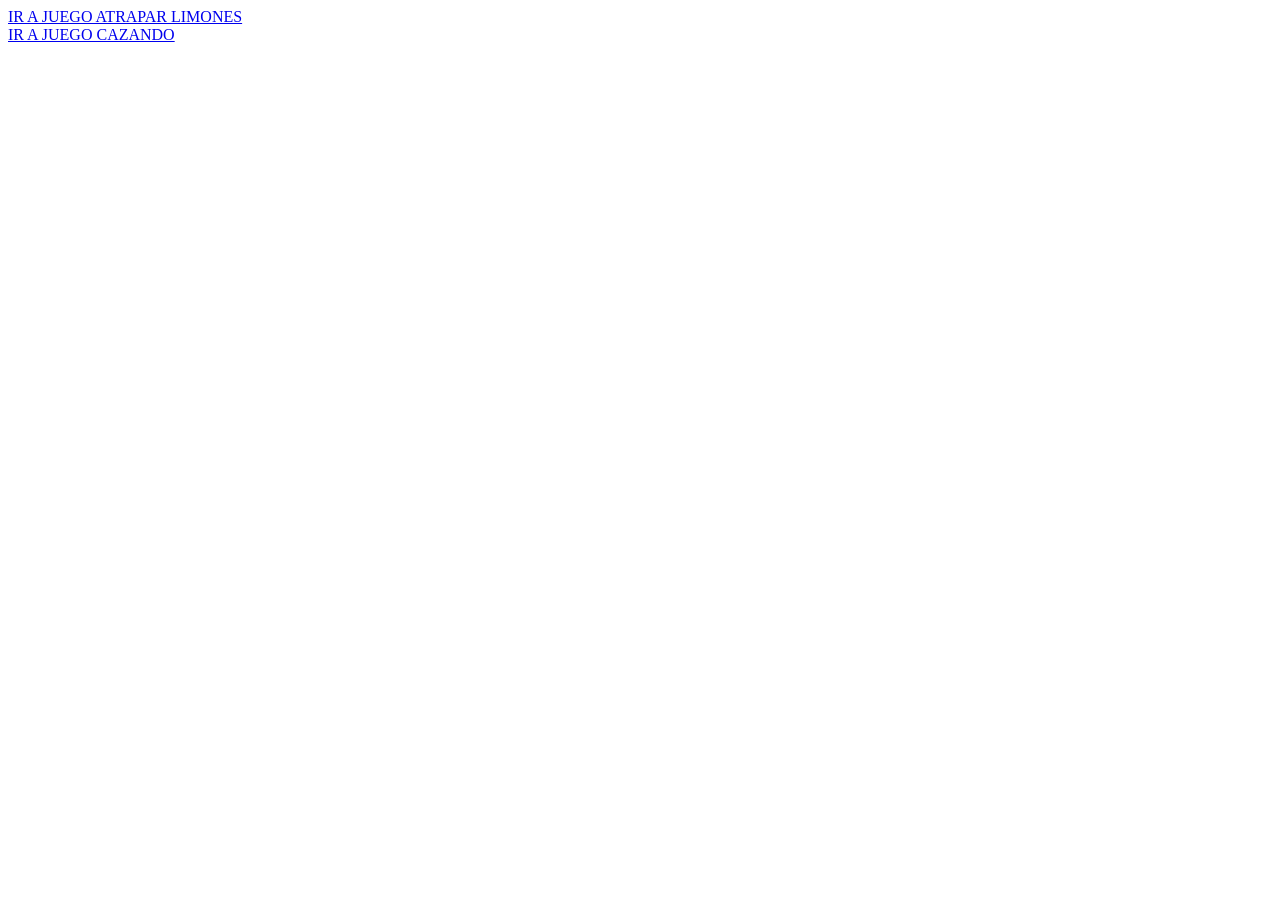
==== menu.html @ 3382bf25 "agregar menus de juegos" ====
<!DOCTYPE html>
<html>
    <body>

        <a href="https://atraparlimonesdisenomoderno.vercel.app/">IR A JUEGO ATRAPAR LIMONES </a>
        <br>
        <a href="https://juegocazando-gold.vercel.app/">IR A JUEGO CAZANDO </a>
    </body>

</html>
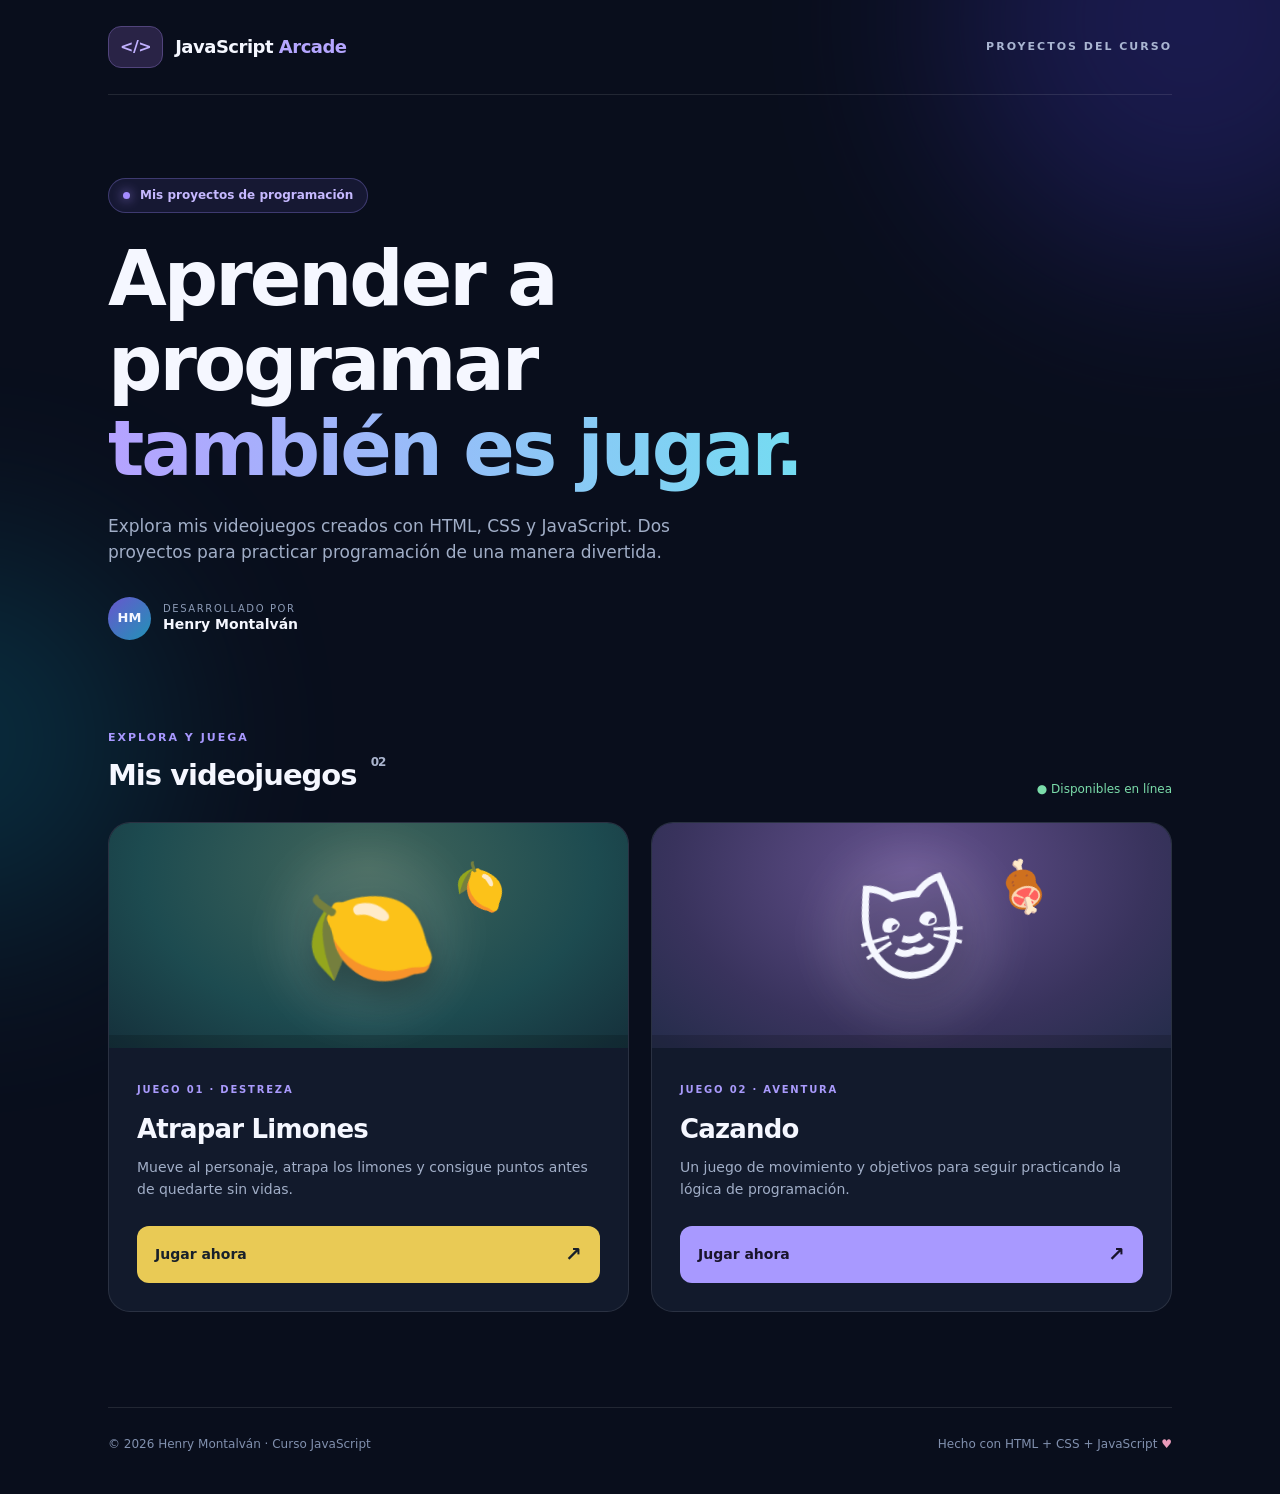
==== commit bdbca707: "modernizacion vizual del menu con ChatGPT" ====
--- a/menu.html
+++ b/menu.html
@@ -1,10 +1,42 @@
 <!DOCTYPE html>
-<html>
-    <body>
-
-        <a href="https://atraparlimonesdisenomoderno.vercel.app/">IR A JUEGO ATRAPAR LIMONES </a>
-        <br>
-        <a href="https://juegocazando-gold.vercel.app/">IR A JUEGO CAZANDO </a>
-    </body>
-
-</html>+<html lang="es">
+<head>
+  <meta charset="UTF-8">
+  <meta name="viewport" content="width=device-width, initial-scale=1.0">
+  <meta name="description" content="Colección de videojuegos desarrollados durante el curso de JavaScript.">
+  <title>Mis videojuegos | Curso JavaScript</title>
+  <link rel="stylesheet" href="estilos.css">
+</head>
+<body>
+  <div class="decoracion decoracion-uno" aria-hidden="true"></div>
+  <div class="decoracion decoracion-dos" aria-hidden="true"></div>
+  <div class="pagina">
+    <header class="cabecera">
+      <a class="marca" href="#inicio" aria-label="Ir al inicio"><span class="marca-icono">&lt;/&gt;</span><span>JavaScript <strong>Arcade</strong></span></a>
+      <span class="etiqueta-curso">PROYECTOS DEL CURSO</span>
+    </header>
+    <main id="inicio">
+      <section class="presentacion" aria-labelledby="titulo">
+        <span class="insignia"><span class="punto"></span> Mis proyectos de programación</span>
+        <h1 id="titulo">Aprender a programar<br><span>también es jugar.</span></h1>
+        <p>Explora mis videojuegos creados con HTML, CSS y JavaScript. Dos proyectos para practicar programación de una manera divertida.</p>
+        <div class="autor"><span class="avatar" aria-hidden="true">HM</span><div><span class="autor-etiqueta">DESARROLLADO POR</span><strong>Henry Montalván</strong></div></div>
+      </section>
+      <section class="proyectos" aria-labelledby="proyectos-titulo">
+        <div class="seccion-encabezado"><div><span class="sobrelinea">EXPLORA Y JUEGA</span><h2 id="proyectos-titulo">Mis videojuegos <span class="contador">02</span></h2></div><span class="disponibles">● Disponibles en línea</span></div>
+        <div class="cuadricula">
+          <article class="tarjeta tarjeta-limones">
+            <div class="ilustracion" aria-hidden="true"><span class="ilustracion-brillo"></span><span class="emoji-principal">🍋</span><span class="emoji-secundario">🍋</span><span class="suelo"></span></div>
+            <div class="tarjeta-contenido"><span class="tipo">JUEGO 01 · DESTREZA</span><h3>Atrapar Limones</h3><p>Mueve al personaje, atrapa los limones y consigue puntos antes de quedarte sin vidas.</p><a class="boton boton-limon" href="https://atraparlimonesdisenomoderno.vercel.app/" target="_blank" rel="noopener noreferrer">Jugar ahora <span aria-hidden="true">↗</span></a></div>
+          </article>
+          <article class="tarjeta tarjeta-cazando">
+            <div class="ilustracion" aria-hidden="true"><span class="ilustracion-brillo"></span><span class="emoji-principal">🐱</span><span class="emoji-secundario">🍖</span><span class="suelo"></span></div>
+            <div class="tarjeta-contenido"><span class="tipo">JUEGO 02 · AVENTURA</span><h3>Cazando</h3><p>Un juego de movimiento y objetivos para seguir practicando la lógica de programación.</p><a class="boton boton-cazando" href="https://juegocazando-gold.vercel.app/" target="_blank" rel="noopener noreferrer">Jugar ahora <span aria-hidden="true">↗</span></a></div>
+          </article>
+        </div>
+      </section>
+    </main>
+    <footer><span>© 2026 Henry Montalván · Curso JavaScript</span><span>Hecho con HTML + CSS + JavaScript <span aria-hidden="true">♥</span></span></footer>
+  </div>
+</body>
+</html>
--- a/estilos.css
+++ b/estilos.css
@@ -0,0 +1,2 @@
+:root{color-scheme:dark;--fondo:#090e1c;--texto:#f5f7ff;--muted:#a1aec7;--borde:rgba(255,255,255,.1)}
+*{box-sizing:border-box}html{scroll-behavior:smooth}body{margin:0;min-height:100vh;background:var(--fondo);color:var(--texto);font-family:Inter,ui-sans-serif,system-ui,-apple-system,"Segoe UI",sans-serif;line-height:1.55;overflow-x:hidden}a{color:inherit;text-decoration:none}.pagina{max-width:1120px;padding:0 28px;margin:auto;position:relative;z-index:1}.decoracion{position:absolute;pointer-events:none;filter:blur(100px);opacity:.3;border-radius:50%}.decoracion-uno{width:480px;height:480px;background:#4238c2;top:-220px;right:-150px}.decoracion-dos{width:380px;height:380px;background:#0c768f;top:550px;left:-230px}.cabecera{height:95px;display:flex;align-items:center;justify-content:space-between;border-bottom:1px solid var(--borde)}.marca{display:flex;align-items:center;gap:12px;font-size:18px;font-weight:600;letter-spacing:-.5px}.marca strong{color:#b5a6ff}.marca-icono{background:#292346;border:1px solid #51447c;color:#c1b1ff;border-radius:13px;padding:8px 11px;font-size:16px;font-weight:800}.etiqueta-curso{font-size:11px;font-weight:750;letter-spacing:2px;color:#aab6d2}.presentacion{padding:83px 0 84px;max-width:760px}.insignia{display:inline-flex;align-items:center;gap:10px;padding:7px 14px;background:rgba(139,120,255,.1);border:1px solid rgba(156,138,255,.3);border-radius:50px;color:#c6b9ff;font-size:12px;font-weight:650}.punto{width:7px;height:7px;border-radius:50%;background:#a48cff;box-shadow:0 0 12px #a48cff}h1{font-size:clamp(39px,6.5vw,76px);line-height:1.12;letter-spacing:-3px;margin:23px 0 22px;font-weight:800}h1 span{background:linear-gradient(90deg,#b5a2ff,#74dcf1);background-clip:text;-webkit-background-clip:text;color:transparent}.presentacion>p{font-size:17px;color:var(--muted);max-width:650px;margin:0 0 31px}.autor{display:flex;align-items:center;gap:12px}.avatar{display:grid;place-items:center;width:43px;height:43px;background:linear-gradient(135deg,#6856ce,#2193b6);border-radius:50%;font-weight:750;font-size:13px}.autor div{display:flex;flex-direction:column;line-height:1.35}.autor-etiqueta{font-size:10px;letter-spacing:1.6px;color:#8c9bb6}.autor strong{font-size:14px}.proyectos{padding-bottom:95px}.seccion-encabezado{display:flex;justify-content:space-between;align-items:end;gap:15px;margin-bottom:24px}.sobrelinea{color:#a898ff;font-size:11px;letter-spacing:2px;font-weight:800}.seccion-encabezado h2{font-size:29px;letter-spacing:-1px;margin:5px 0 0}.contador{font-size:12px;color:#aab4cd;vertical-align:top;margin-left:5px}.disponibles{font-size:12px;color:#7bdcaa}.cuadricula{display:grid;grid-template-columns:repeat(2,minmax(0,1fr));gap:22px}.tarjeta{background:#121a2c;border:1px solid var(--borde);border-radius:22px;overflow:hidden;transition:transform .25s ease,border-color .25s ease,box-shadow .25s ease}.tarjeta:hover{transform:translateY(-6px);border-color:rgba(171,161,255,.45);box-shadow:0 20px 45px rgba(0,0,0,.24)}.ilustracion{height:225px;display:flex;justify-content:center;align-items:center;position:relative;overflow:hidden;isolation:isolate}.tarjeta-limones .ilustracion{background:radial-gradient(ellipse at 50% 20%,#42665b,#1d4b50 62%,#15303b)}.tarjeta-cazando .ilustracion{background:radial-gradient(ellipse at 50% 20%,#65528f,#39335d 65%,#242c4a)}.ilustracion-brillo{position:absolute;width:180px;height:180px;border-radius:50%;background:rgba(255,255,255,.08);filter:blur(20px)}.emoji-principal{font-size:105px;position:relative;z-index:1;filter:drop-shadow(0 17px 14px rgba(0,0,0,.25));transform:rotate(-10deg)}.emoji-secundario{font-size:43px;position:absolute;top:31px;right:23%;transform:rotate(25deg)}.suelo{position:absolute;bottom:0;width:100%;height:13px;background:rgba(0,0,0,.17)}.tarjeta-contenido{padding:28px}.tipo{color:#a99afc;letter-spacing:1.8px;font-size:10px;font-weight:800}.tarjeta h3{font-size:26px;letter-spacing:-.8px;margin:8px 0 8px}.tarjeta p{font-size:14px;color:var(--muted);margin:0 0 24px;min-height:45px}.boton{display:flex;align-items:center;justify-content:space-between;border-radius:12px;padding:13px 18px;font-size:14px;font-weight:750;transition:filter .2s,transform .2s}.boton:hover{filter:brightness(1.12);transform:translateY(-2px)}.boton span{font-size:20px}.boton-limon{background:#e9ca55;color:#18202b}.boton-cazando{background:#a899ff;color:#19142b}footer{border-top:1px solid var(--borde);padding:27px 0 40px;display:flex;justify-content:space-between;gap:12px;color:#8190ae;font-size:12px}footer span span{color:#e99bba}@media(max-width:680px){.pagina{padding:0 19px}.cabecera{height:75px}.etiqueta-curso{font-size:9px;letter-spacing:1px}.marca{font-size:15px}.presentacion{padding:60px 0}.presentacion>p{font-size:15px}h1{letter-spacing:-1.6px}.cuadricula{grid-template-columns:1fr}.seccion-encabezado h2{font-size:25px}.disponibles{display:none}.proyectos{padding-bottom:55px}footer{flex-direction:column}.ilustracion{height:190px}}@media(prefers-reduced-motion:reduce){*,*::before,*::after{transition:none!important;scroll-behavior:auto!important}}
